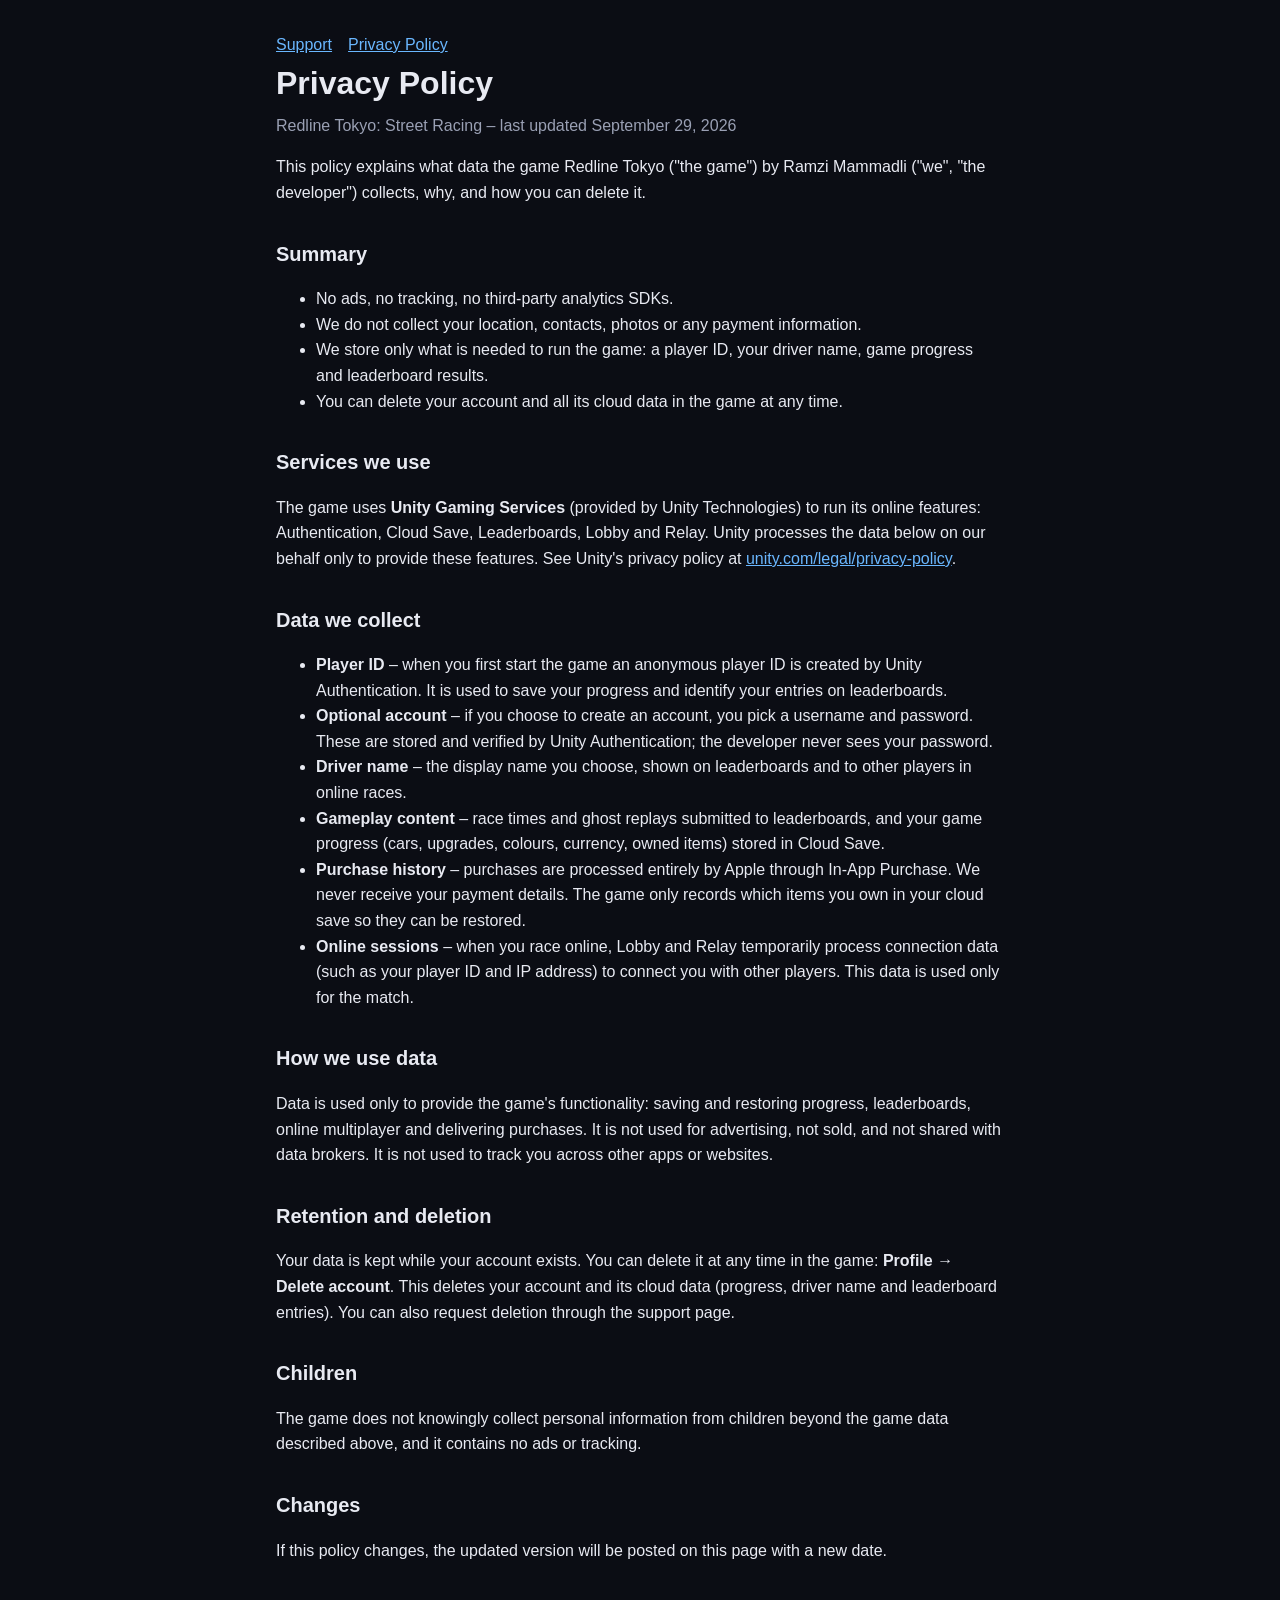
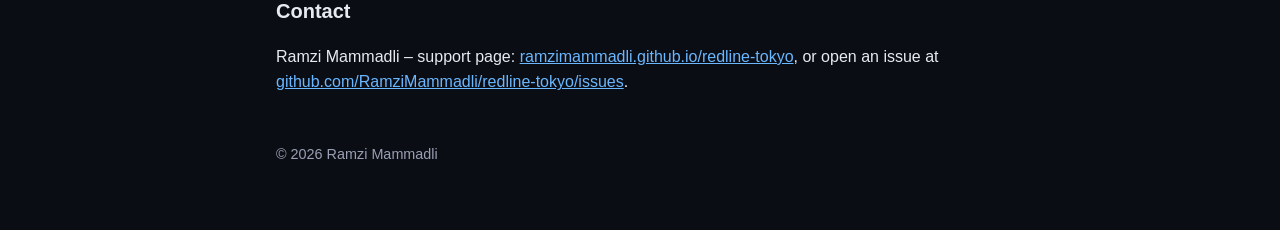
==== privacy.html @ 53918b13 "Support page and privacy policy for Redline Tokyo Co-Authored-By: Claude Opus 5.5 <noreply@anthropic" ====
<!DOCTYPE html>
<html lang="en">
<head>
<meta charset="utf-8">
<meta name="viewport" content="width=device-width, initial-scale=1">
<title>Redline Tokyo – Privacy Policy</title>
<meta name="description" content="Privacy policy for Redline Tokyo: Street Racing.">
<link rel="stylesheet" href="style.css">
</head>
<body>
<main>
<nav><a href="index.html">Support</a><a href="privacy.html">Privacy Policy</a></nav>
<h1>Privacy Policy</h1>
<p class="sub">Redline Tokyo: Street Racing – last updated September 29, 2026</p>

<p>This policy explains what data the game Redline Tokyo ("the game") by Ramzi Mammadli ("we", "the developer") collects, why, and how you can delete it.</p>

<h2>Summary</h2>
<ul>
<li>No ads, no tracking, no third-party analytics SDKs.</li>
<li>We do not collect your location, contacts, photos or any payment information.</li>
<li>We store only what is needed to run the game: a player ID, your driver name, game progress and leaderboard results.</li>
<li>You can delete your account and all its cloud data in the game at any time.</li>
</ul>

<h2>Services we use</h2>
<p>The game uses <b>Unity Gaming Services</b> (provided by Unity Technologies) to run its online features: Authentication, Cloud Save, Leaderboards, Lobby and Relay. Unity processes the data below on our behalf only to provide these features. See Unity's privacy policy at <a href="https://unity.com/legal/privacy-policy">unity.com/legal/privacy-policy</a>.</p>

<h2>Data we collect</h2>
<ul>
<li><b>Player ID</b> – when you first start the game an anonymous player ID is created by Unity Authentication. It is used to save your progress and identify your entries on leaderboards.</li>
<li><b>Optional account</b> – if you choose to create an account, you pick a username and password. These are stored and verified by Unity Authentication; the developer never sees your password.</li>
<li><b>Driver name</b> – the display name you choose, shown on leaderboards and to other players in online races.</li>
<li><b>Gameplay content</b> – race times and ghost replays submitted to leaderboards, and your game progress (cars, upgrades, colours, currency, owned items) stored in Cloud Save.</li>
<li><b>Purchase history</b> – purchases are processed entirely by Apple through In-App Purchase. We never receive your payment details. The game only records which items you own in your cloud save so they can be restored.</li>
<li><b>Online sessions</b> – when you race online, Lobby and Relay temporarily process connection data (such as your player ID and IP address) to connect you with other players. This data is used only for the match.</li>
</ul>

<h2>How we use data</h2>
<p>Data is used only to provide the game's functionality: saving and restoring progress, leaderboards, online multiplayer and delivering purchases. It is not used for advertising, not sold, and not shared with data brokers. It is not used to track you across other apps or websites.</p>

<h2>Retention and deletion</h2>
<p>Your data is kept while your account exists. You can delete it at any time in the game: <b>Profile → Delete account</b>. This deletes your account and its cloud data (progress, driver name and leaderboard entries). You can also request deletion through the support page.</p>

<h2>Children</h2>
<p>The game does not knowingly collect personal information from children beyond the game data described above, and it contains no ads or tracking.</p>

<h2>Changes</h2>
<p>If this policy changes, the updated version will be posted on this page with a new date.</p>

<h2>Contact</h2>
<p>Ramzi Mammadli – support page: <a href="https://ramzimammadli.github.io/redline-tokyo/">ramzimammadli.github.io/redline-tokyo</a>, or open an issue at <a href="https://github.com/RamziMammadli/redline-tokyo/issues">github.com/RamziMammadli/redline-tokyo/issues</a>.</p>

<footer>© 2026 Ramzi Mammadli</footer>
</main>
</body>
</html>
---- style.css ----
:root{--bg:#0b0d14;--fg:#e8eaf2;--muted:#9aa0b4;--accent:#ff2e63;--card:#151826}
*{box-sizing:border-box}
body{margin:0;background:var(--bg);color:var(--fg);font:16px/1.6 -apple-system,BlinkMacSystemFont,"Segoe UI",Roboto,Helvetica,Arial,sans-serif}
main{max-width:760px;margin:0 auto;padding:32px 16px 64px}
h1{font-size:2rem;margin:0 0 4px}
h1 span{color:var(--accent)}
h2{margin-top:2rem;font-size:1.25rem}
h3{font-size:1.05rem;margin-bottom:4px}
p,li{color:var(--fg)}
.sub{color:var(--muted);margin-top:0}
a{color:#6ab7ff}
.card{background:var(--card);border-radius:12px;padding:16px 20px;margin:16px 0}
nav a{margin-right:16px}
footer{color:var(--muted);font-size:.9rem;margin-top:48px}
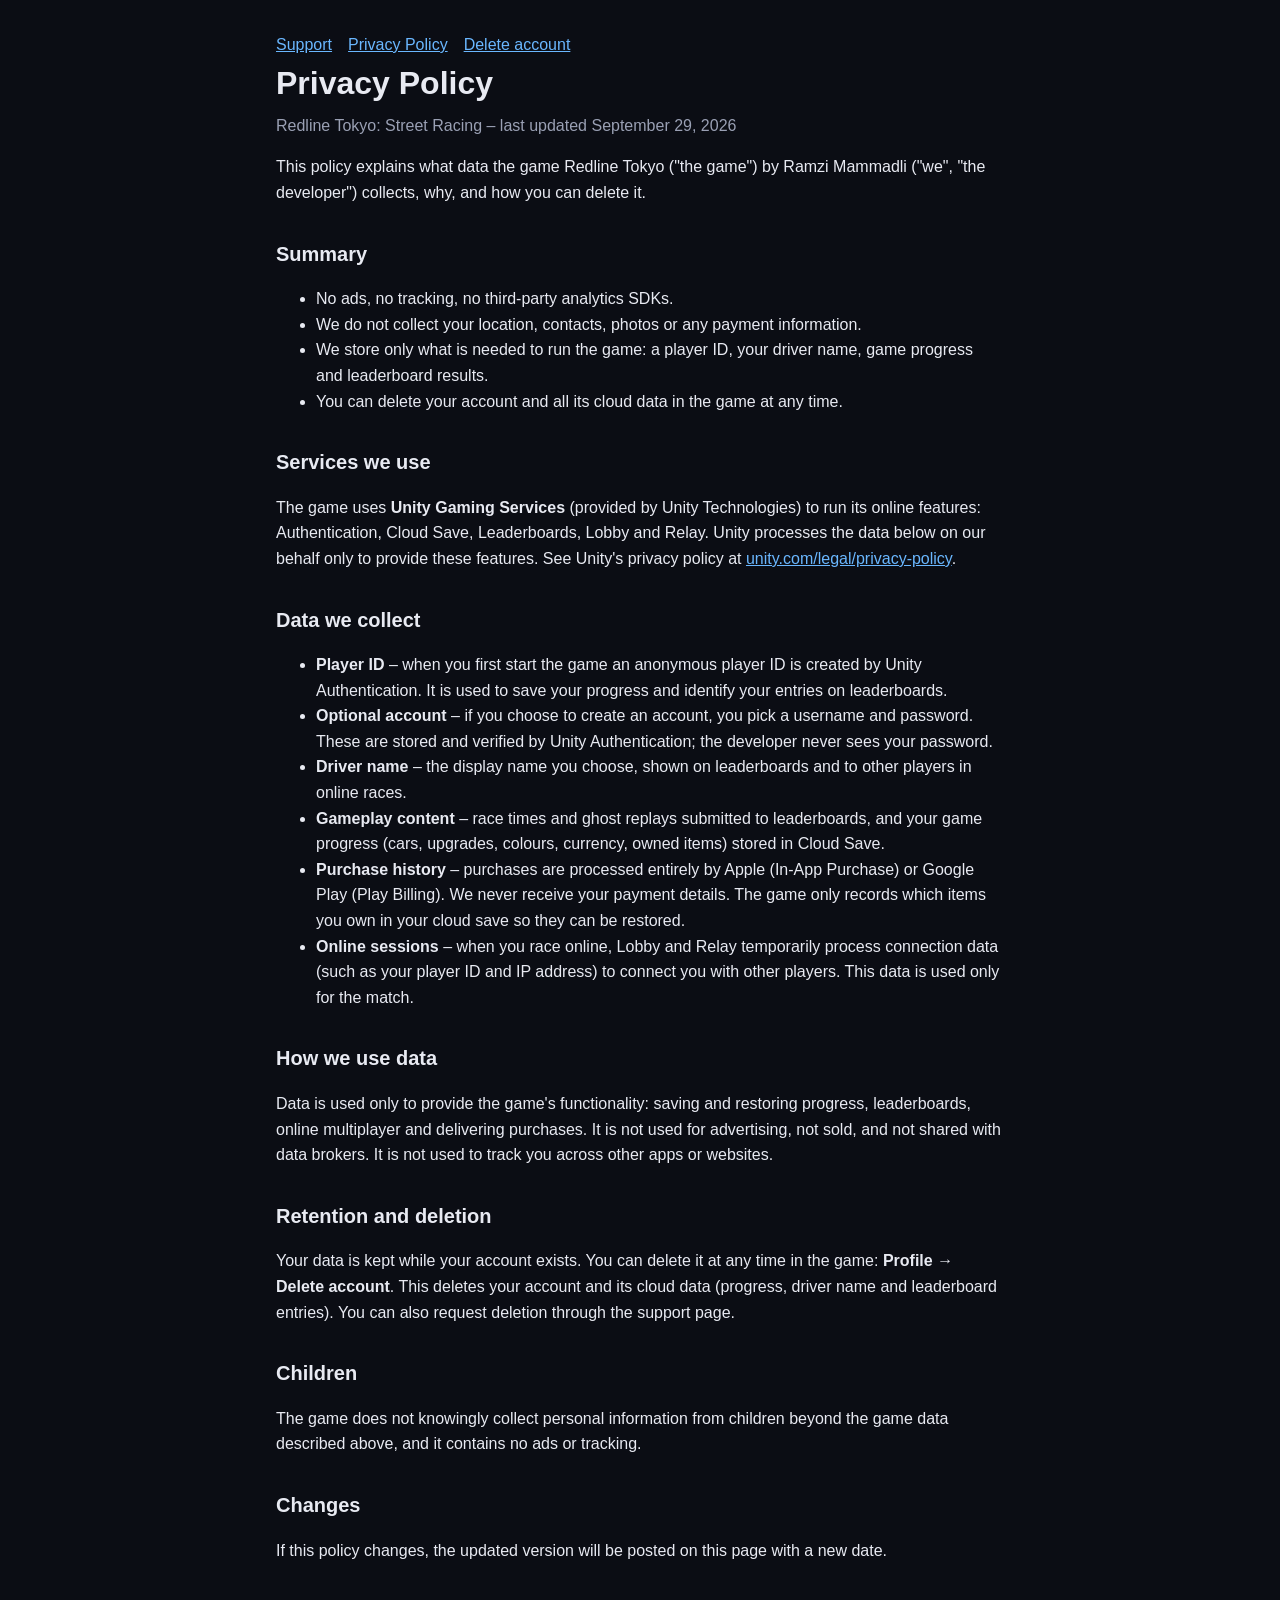
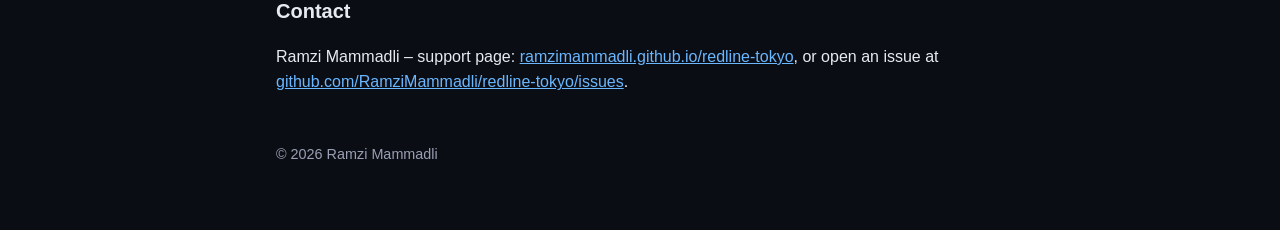
==== commit 97758845: "Add account deletion page; mention Android and Google Play billing Co-Authored-By: Claude Opus 5.5 <" ====
--- a/privacy.html
+++ b/privacy.html
@@ -9,7 +9,7 @@
 </head>
 <body>
 <main>
-<nav><a href="index.html">Support</a><a href="privacy.html">Privacy Policy</a></nav>
+<nav><a href="index.html">Support</a><a href="privacy.html">Privacy Policy</a><a href="delete-account.html">Delete account</a></nav>
 <h1>Privacy Policy</h1>
 <p class="sub">Redline Tokyo: Street Racing – last updated September 29, 2026</p>
 
@@ -32,7 +32,7 @@
 <li><b>Optional account</b> – if you choose to create an account, you pick a username and password. These are stored and verified by Unity Authentication; the developer never sees your password.</li>
 <li><b>Driver name</b> – the display name you choose, shown on leaderboards and to other players in online races.</li>
 <li><b>Gameplay content</b> – race times and ghost replays submitted to leaderboards, and your game progress (cars, upgrades, colours, currency, owned items) stored in Cloud Save.</li>
-<li><b>Purchase history</b> – purchases are processed entirely by Apple through In-App Purchase. We never receive your payment details. The game only records which items you own in your cloud save so they can be restored.</li>
+<li><b>Purchase history</b> – purchases are processed entirely by Apple (In-App Purchase) or Google Play (Play Billing). We never receive your payment details. The game only records which items you own in your cloud save so they can be restored.</li>
 <li><b>Online sessions</b> – when you race online, Lobby and Relay temporarily process connection data (such as your player ID and IP address) to connect you with other players. This data is used only for the match.</li>
 </ul>
 
